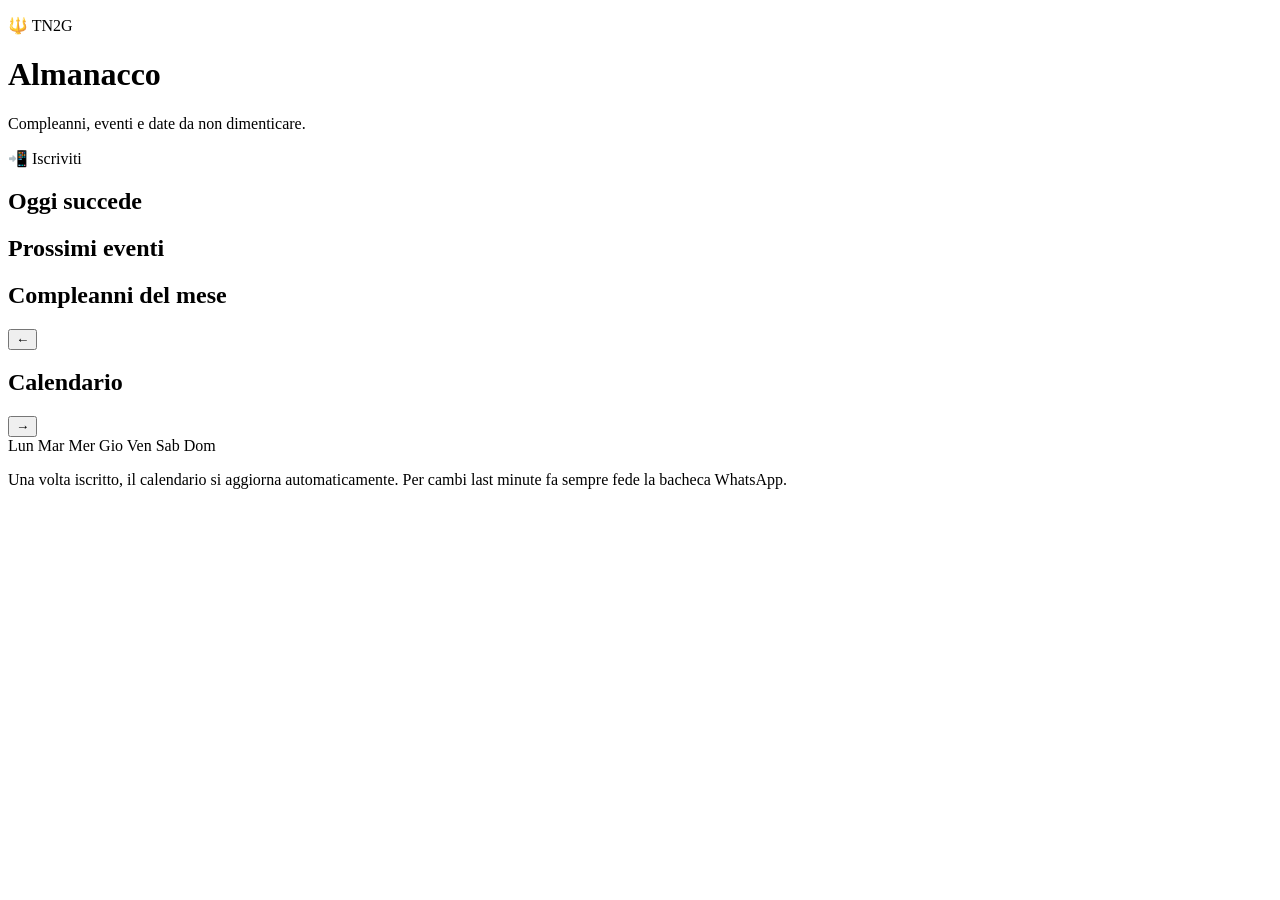
==== index.html @ a17f0c85 "Create index.html" ====
<!DOCTYPE html>
<html lang="it">
<head>
  <meta charset="UTF-8" />
  <meta name="viewport" content="width=device-width, initial-scale=1.0" />

  <title>TN2G Almanacco</title>

  <link rel="stylesheet" href="style.css" />
</head>

<body>
  <main class="app">
    <header class="hero">
      <div>
        <p class="eyebrow">🔱 TN2G</p>
        <h1>Almanacco</h1>
        <p class="subtitle">
          Compleanni, eventi e date da non dimenticare.
        </p>
      </div>

      <div class="hero-actions">
        <a id="googleCalendarButton" class="button primary" target="_blank">
          📲 Iscriviti
        </a>
      </div>
    </header>

    <section class="panel today-panel">
      <h2>Oggi succede</h2>
      <div id="todayEvents" class="cards"></div>
    </section>

    <section class="panel">
      <h2>Prossimi eventi</h2>
      <div id="upcomingEvents" class="cards"></div>
    </section>

    <section class="panel">
      <h2>Compleanni del mese</h2>
      <div id="birthdayEvents" class="cards"></div>
    </section>

    <section class="panel">
      <div class="calendar-header">
        <button id="prevMonth" class="small-button">←</button>
        <h2 id="calendarTitle">Calendario</h2>
        <button id="nextMonth" class="small-button">→</button>
      </div>

      <div class="weekdays">
        <span>Lun</span>
        <span>Mar</span>
        <span>Mer</span>
        <span>Gio</span>
        <span>Ven</span>
        <span>Sab</span>
        <span>Dom</span>
      </div>

      <div id="calendarGrid" class="calendar-grid"></div>
    </section>

    <footer>
      <p>
        Una volta iscritto, il calendario si aggiorna automaticamente.
        Per cambi last minute fa sempre fede la bacheca WhatsApp.
      </p>
    </footer>
  </main>

  <script src="script.js"></script>
</body>
</html>
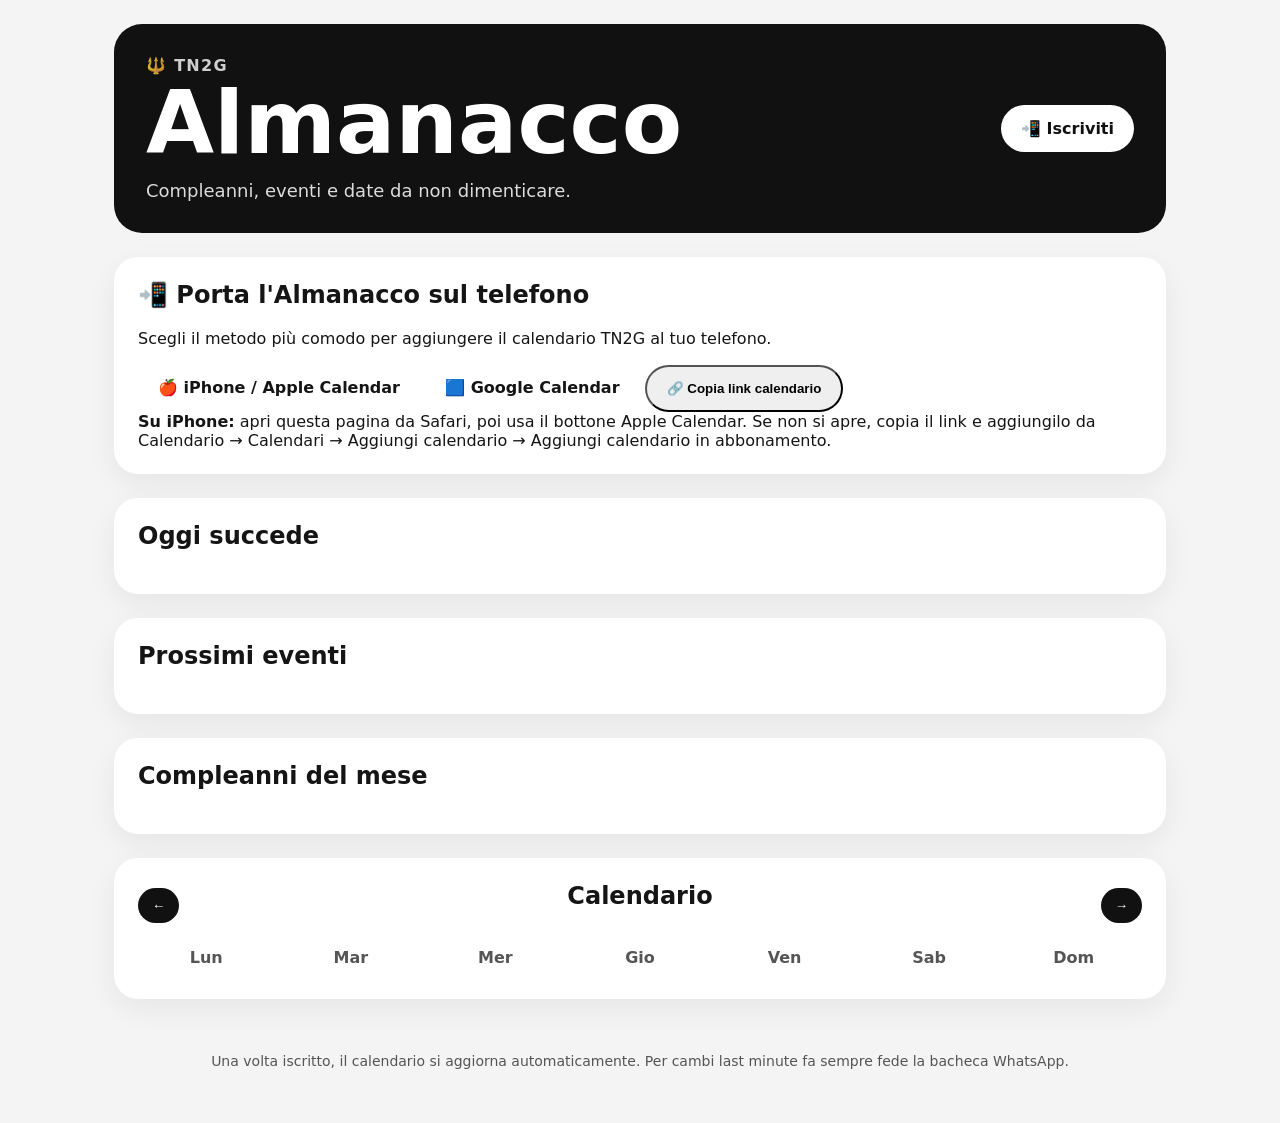
==== commit 44dbfd80: "Improve calendar subscription UI for mobile" ====
--- a/index.html
+++ b/index.html
@@ -21,11 +21,34 @@
       </div>
 
       <div class="hero-actions">
-        <a id="googleCalendarButton" class="button primary" target="_blank">
+        <a id="googleCalendarButton" class="button primary" target="_blank" rel="noopener">
           📲 Iscriviti
         </a>
       </div>
     </header>
+
+    <section class="panel subscribe-panel">
+      <h2>📲 Porta l'Almanacco sul telefono</h2>
+      <p id="deviceHelp" class="helper-text">
+        Scegli il metodo più comodo per aggiungere il calendario TN2G al tuo telefono.
+      </p>
+
+      <div class="subscribe-actions">
+        <a id="appleCalendarButton" class="button dark" target="_blank" rel="noopener">
+          🍎 iPhone / Apple Calendar
+        </a>
+        <a id="googleCalendarButtonSecondary" class="button light" target="_blank" rel="noopener">
+          🟦 Google Calendar
+        </a>
+        <button id="copyIcsButton" class="button ghost" type="button">
+          🔗 Copia link calendario
+        </button>
+      </div>
+
+      <div id="iosInstructions" class="instructions hidden">
+        <strong>Su iPhone:</strong> apri questa pagina da Safari, poi usa il bottone Apple Calendar. Se non si apre, copia il link e aggiungilo da Calendario → Calendari → Aggiungi calendario → Aggiungi calendario in abbonamento.
+      </div>
+    </section>
 
     <section class="panel today-panel">
       <h2>Oggi succede</h2>
--- a/style.css
+++ b/style.css
@@ -0,0 +1,202 @@
+* {
+  box-sizing: border-box;
+}
+
+body {
+  margin: 0;
+  font-family: system-ui, -apple-system, BlinkMacSystemFont, "Segoe UI", sans-serif;
+  background: #f4f4f4;
+  color: #151515;
+}
+
+.app {
+  width: min(1100px, 100%);
+  margin: 0 auto;
+  padding: 24px;
+}
+
+.hero {
+  display: flex;
+  justify-content: space-between;
+  gap: 24px;
+  align-items: center;
+  background: #111;
+  color: white;
+  padding: 32px;
+  border-radius: 28px;
+  margin-bottom: 24px;
+}
+
+.eyebrow {
+  margin: 0 0 8px;
+  opacity: 0.8;
+  font-weight: 700;
+  letter-spacing: 0.08em;
+  text-transform: uppercase;
+}
+
+h1 {
+  font-size: clamp(42px, 8vw, 88px);
+  line-height: 0.9;
+  margin: 0;
+}
+
+.subtitle {
+  font-size: 18px;
+  opacity: 0.85;
+  margin-bottom: 0;
+}
+
+.button {
+  display: inline-block;
+  text-decoration: none;
+  border-radius: 999px;
+  padding: 14px 20px;
+  font-weight: 800;
+}
+
+.primary {
+  background: white;
+  color: #111;
+}
+
+.panel {
+  background: white;
+  border-radius: 24px;
+  padding: 24px;
+  margin-bottom: 24px;
+  box-shadow: 0 10px 30px rgba(0,0,0,0.06);
+}
+
+.panel h2 {
+  margin-top: 0;
+}
+
+.cards {
+  display: grid;
+  gap: 12px;
+}
+
+.card {
+  border: 1px solid #e6e6e6;
+  border-radius: 18px;
+  padding: 16px;
+  background: #fafafa;
+}
+
+.card-title {
+  font-weight: 900;
+  font-size: 18px;
+  margin: 0 0 6px;
+}
+
+.card-meta {
+  margin: 0;
+  color: #555;
+  font-size: 14px;
+}
+
+.card-description {
+  margin: 10px 0 0;
+}
+
+.badge {
+  display: inline-block;
+  padding: 4px 9px;
+  border-radius: 999px;
+  background: #111;
+  color: white;
+  font-size: 12px;
+  font-weight: 800;
+  margin-bottom: 8px;
+}
+
+.calendar-header {
+  display: flex;
+  justify-content: space-between;
+  align-items: center;
+}
+
+.small-button {
+  border: 0;
+  background: #111;
+  color: white;
+  border-radius: 999px;
+  padding: 10px 14px;
+  font-weight: 800;
+  cursor: pointer;
+}
+
+.weekdays,
+.calendar-grid {
+  display: grid;
+  grid-template-columns: repeat(7, 1fr);
+  gap: 8px;
+}
+
+.weekdays {
+  margin: 18px 0 8px;
+  font-weight: 800;
+  color: #555;
+  text-align: center;
+}
+
+.day {
+  min-height: 100px;
+  background: #f5f5f5;
+  border-radius: 16px;
+  padding: 10px;
+  border: 1px solid transparent;
+}
+
+.day.empty {
+  opacity: 0.25;
+}
+
+.day.today {
+  border-color: #111;
+}
+
+.day-number {
+  font-weight: 900;
+  margin-bottom: 6px;
+}
+
+.day-event {
+  font-size: 12px;
+  padding: 4px 6px;
+  border-radius: 8px;
+  background: white;
+  margin-top: 4px;
+  overflow: hidden;
+  white-space: nowrap;
+  text-overflow: ellipsis;
+}
+
+footer {
+  text-align: center;
+  color: #555;
+  font-size: 14px;
+  padding: 16px;
+}
+
+@media (max-width: 700px) {
+  .app {
+    padding: 14px;
+  }
+
+  .hero {
+    flex-direction: column;
+    align-items: flex-start;
+    padding: 24px;
+  }
+
+  .day {
+    min-height: 74px;
+    padding: 6px;
+  }
+
+  .day-event {
+    font-size: 10px;
+  }
+}
